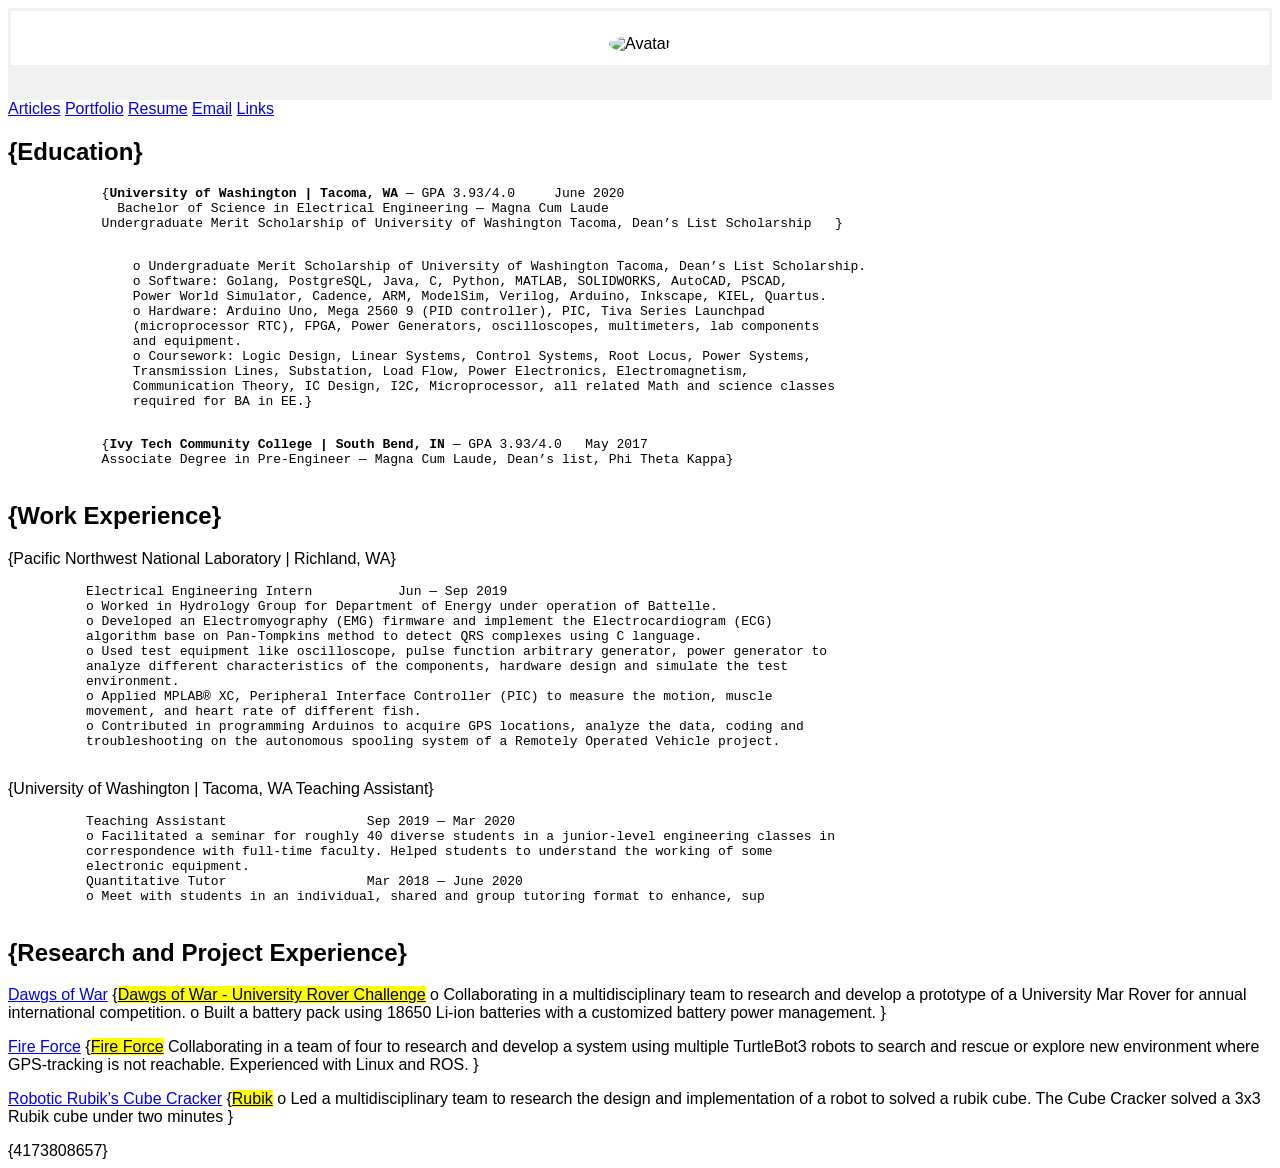
==== index.html @ ca05f6c3 "Add files via upload" ====
<!DOCTYPE html>
<html>
  <head>
    <META charset="UTF-8" />
    <title>
        {Anh Dao's resume}
    </title>
    <link rel="stylesheet" type="text/css" media="all" href="mystyle.css" />
  </head>

<body>
  
  <form action="action_page.php" method="post">
    <div class="imgcontainer">
      <img src="logo.png" alt="Avatar" class="avatar">
    </div>

    <div class="container" style="background-color:#f1f1f1">
    </div>
  </form> 

  <aside>
    <!-- <a href="/" target="blank"><img src="logo.png" alt="logo"></a> -->
    <nav>
      <a href="/articles">Articles</a>
      <a href="/portfolio">Portfolio</a> 
      <a href="/resume">Resume</a>
      <a href="mailto:{duyanh2705@gmail.com}" target="blank">Email</a>
      <a href="/links" target="blank">Links</a>
     </nav>
  </aside>
<div id="content">
  <article>
    <header><h2>{Education}</h2></header>
            <pre>
            {<b>University of Washington | Tacoma, WA</b> — GPA 3.93/4.0     June 2020
              Bachelor of Science in Electrical Engineering — Magna Cum Laude
            Undergraduate Merit Scholarship of University of Washington Tacoma, Dean’s List Scholarship   }
            </pre> 
              <pre>
                o Undergraduate Merit Scholarship of University of Washington Tacoma, Dean’s List Scholarship.
                o Software: Golang, PostgreSQL, Java, C, Python, MATLAB, SOLIDWORKS, AutoCAD, PSCAD,
                Power World Simulator, Cadence, ARM, ModelSim, Verilog, Arduino, Inkscape, KIEL, Quartus.
                o Hardware: Arduino Uno, Mega 2560 9 (PID controller), PIC, Tiva Series Launchpad
                (microprocessor RTC), FPGA, Power Generators, oscilloscopes, multimeters, lab components
                and equipment.
                o Coursework: Logic Design, Linear Systems, Control Systems, Root Locus, Power Systems,
                Transmission Lines, Substation, Load Flow, Power Electronics, Electromagnetism,
                Communication Theory, IC Design, I2C, Microprocessor, all related Math and science classes
                required for BA in EE.}
                </pre> 
            <pre>
            {<b>Ivy Tech Community College | South Bend, IN</b> — GPA 3.93/4.0   May 2017
            Associate Degree in Pre-Engineer — Magna Cum Laude, Dean’s list, Phi Theta Kappa}
            </pre> 
  </article>
  <article>
    <header><h2>{Work Experience}</h2></header>
        <p>
            {Pacific Northwest National Laboratory | Richland, WA}
        </p> 
        <pre>
          Electrical Engineering Intern           Jun — Sep 2019
          o Worked in Hydrology Group for Department of Energy under operation of Battelle.
          o Developed an Electromyography (EMG) firmware and implement the Electrocardiogram (ECG)
          algorithm base on Pan-Tompkins method to detect QRS complexes using C language.
          o Used test equipment like oscilloscope, pulse function arbitrary generator, power generator to
          analyze different characteristics of the components, hardware design and simulate the test
          environment.
          o Applied MPLAB® XC, Peripheral Interface Controller (PIC) to measure the motion, muscle
          movement, and heart rate of different fish.
          o Contributed in programming Arduinos to acquire GPS locations, analyze the data, coding and
          troubleshooting on the autonomous spooling system of a Remotely Operated Vehicle project.
          </pre> 
        
        <p>
            {University of Washington | Tacoma, WA Teaching Assistant}
        </p> 
        <pre>
          Teaching Assistant                  Sep 2019 — Mar 2020
          o Facilitated a seminar for roughly 40 diverse students in a junior-level engineering classes in
          correspondence with full-time faculty. Helped students to understand the working of some
          electronic equipment.
          Quantitative Tutor                  Mar 2018 — June 2020
          o Meet with students in an individual, shared and group tutoring format to enhance, sup
          </pre> 


  </article>

  <article>
    <header><h2>{Research and Project Experience}</h2></header>
        <p>
          <a href="https://www.tacoma.uw.edu/news/article/mars-their-eyes" target="_blank">Dawgs of War</a>
            {<ins><mark>Dawgs of War - University Rover Challenge</mark></ins>
              o Collaborating in a multidisciplinary team to research and develop a prototype of a University Mar Rover for annual international competition.
              o Built a battery pack using 18650 Li-ion batteries with a customized battery power management.
              }
        </p> 
        <p>
          <a href="https://photos.google.com/share/AF1QipNQDRU0JHXN_KEsimA-GnKPUeUlGQK_WVf3QYsyWAkkZfa5NZ9oKnCZT6_WNleECw/photo/AF1QipNZ7JyIN6-Cfu_5qlYJFPnHTC8wkgxyLq_7GHUH?key=OEhmblk1aTE3czVjYnFMMnNkNFFTdENRUnkzLTZn" target="_blank">Fire Force</a>
            {<ins><mark>Fire Force</mark></ins>
              Collaborating in a team of four to research and develop a system using multiple TurtleBot3 robots
to search and rescue or explore new environment where GPS-tracking is not reachable.
Experienced with Linux and ROS.
              }
        </p>
        <p>
          <a href="https://docs.google.com/presentation/d/1jIIjMkDfqsUrS4MLMg62BctlLuq7GKBVAMFgsENbkq8/edit#slide=id.g8d3f12db73_0_0" target="_blank">Robotic Rubik’s Cube Cracker</a>
            {<ins><mark>Rubik</mark></ins>
              o Led a multidisciplinary team to research the design and implementation of a robot to solved a
rubik cube. The Cube Cracker solved a 3x3 Rubik cube under two minutes
              }
        </p>
  </article>

</div>
    <footer>
        {4173808657}
    </footer>
  </body>
</html>
---- mystyle.css ----
body {font-family: Arial, Helvetica, sans-serif;}
form {border: 3px solid #f1f1f1;}

input[type=text], input[type=password] {
  width: 100%;
  padding: 12px 20px;
  margin: 8px 0;
  display: inline-block;
  border: 1px solid #ccc;
  box-sizing: border-box;
}

button {
  background-color: #4CAF50;
  color: white;
  padding: 14px 20px;
  margin: 8px 0;
  border: none;
  cursor: pointer;
  width: 100%;
}

button:hover {
  opacity: 0.8;
}

.cancelbtn {
  width: auto;
  padding: 10px 18px;
  background-color: #f44336;
}

.imgcontainer {
  text-align: center;
  margin: 24px 0 12px 0;
}

img.avatar {
  width: 20%;
  border-radius: 50%;
}

.container {
  padding: 16px;
}

span.psw {
  float: right;
  padding-top: 16px;
}

/* Change styles for span and cancel button on extra small screens */
@media screen and (max-width: 300px) {
  span.psw {
     display: block;
     float: none;
  }
  .cancelbtn {
     width: 100%;
  }
}
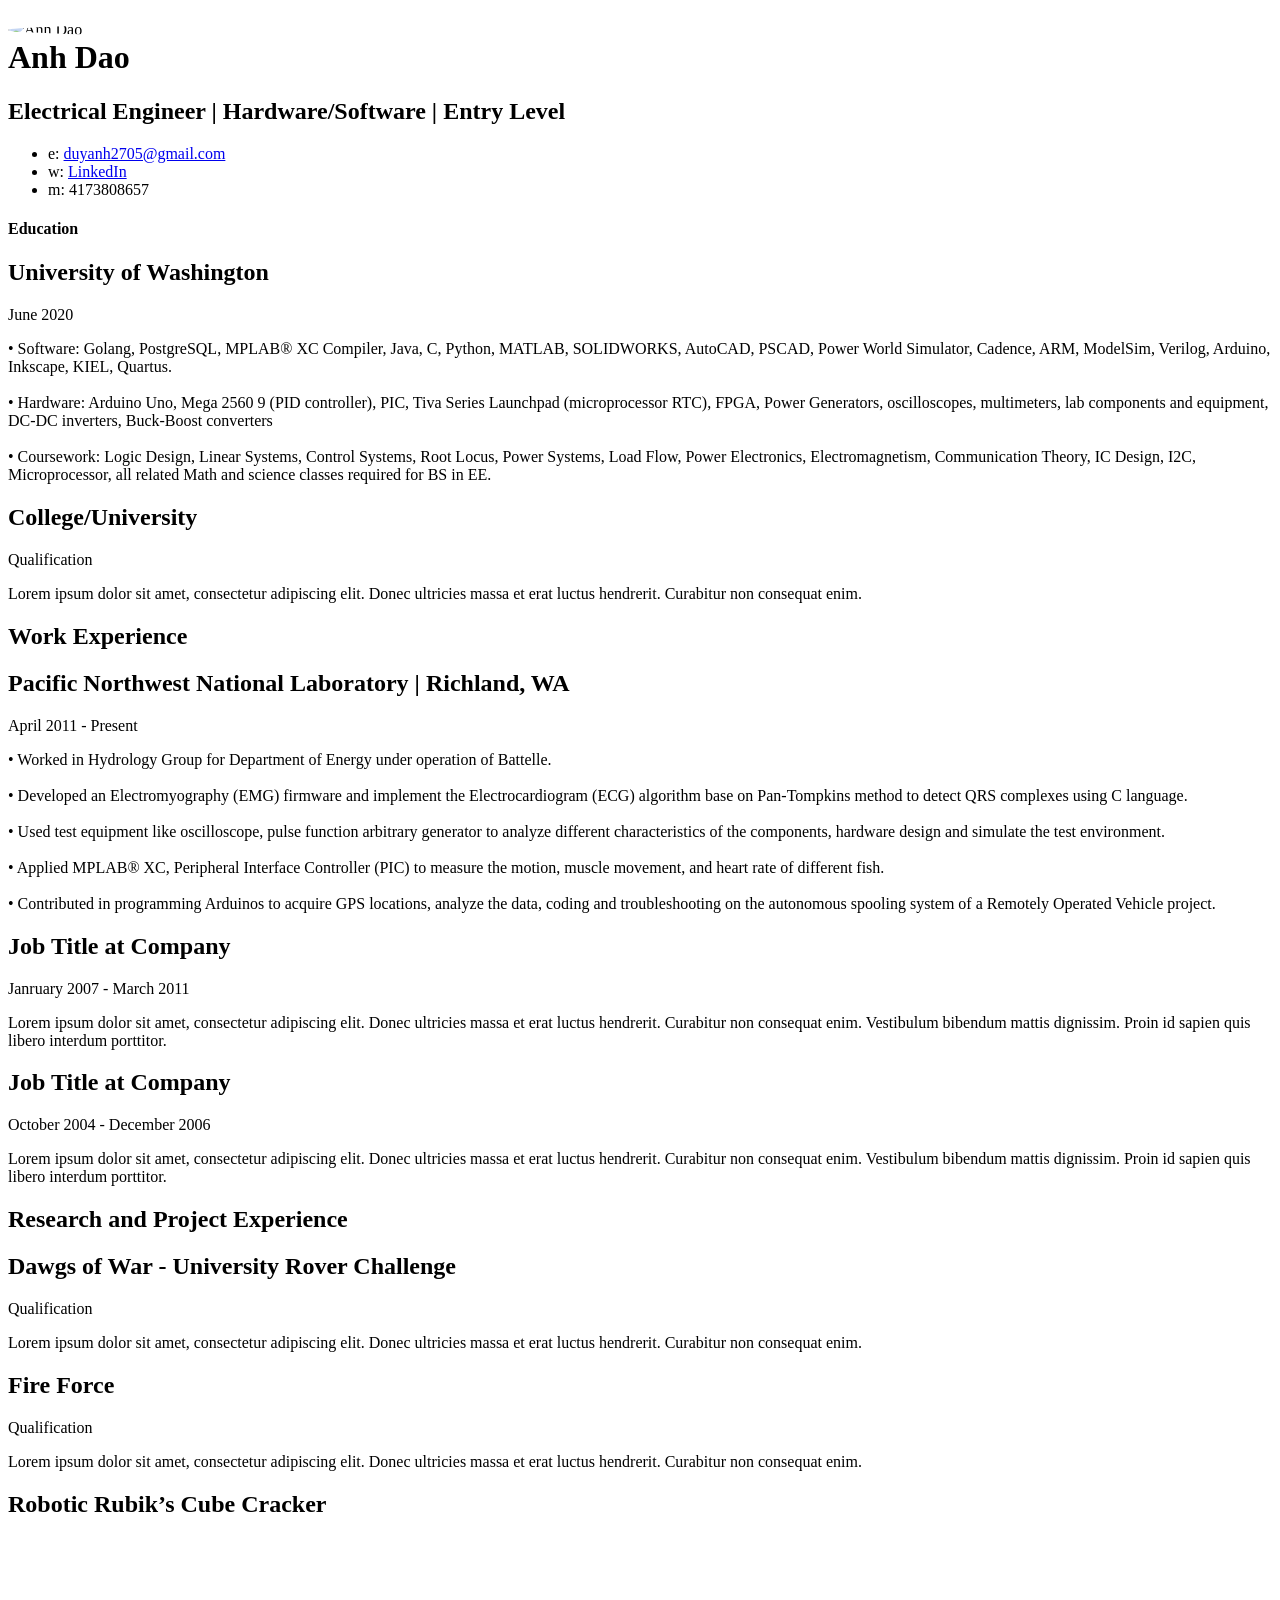
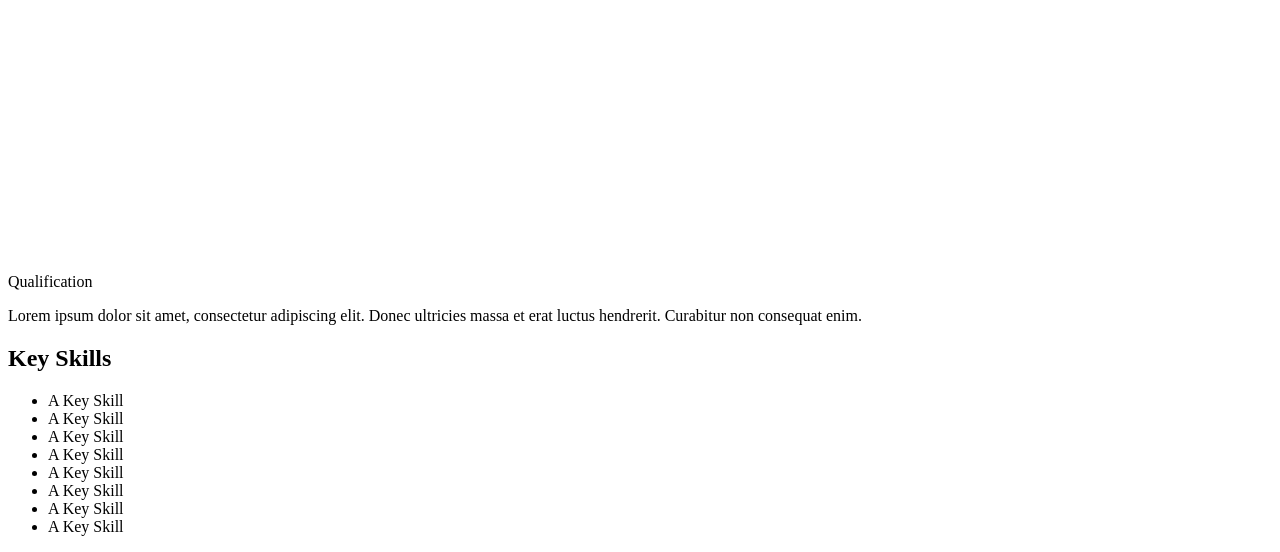
==== commit b6907703: "Update index.html" ====
--- a/index.html
+++ b/index.html
@@ -1,122 +1,173 @@
 <!DOCTYPE html>
 <html>
-  <head>
-    <META charset="UTF-8" />
-    <title>
-        {Anh Dao's resume}
-    </title>
-    <link rel="stylesheet" type="text/css" media="all" href="mystyle.css" />
-  </head>
+<head>
+<title>Anh Dao's Resume</title>
 
-<body>
-  
-  <form action="action_page.php" method="post">
-    <div class="imgcontainer">
-      <img src="logo.png" alt="Avatar" class="avatar">
-    </div>
+<meta name="viewport" content="width=device-width"/>
+<meta name="description" content="The Resume of Anh Dao."/>
+<meta charset="UTF-8"> 
 
-    <div class="container" style="background-color:#f1f1f1">
-    </div>
-  </form> 
-
-  <aside>
-    <!-- <a href="/" target="blank"><img src="logo.png" alt="logo"></a> -->
-    <nav>
-      <a href="/articles">Articles</a>
-      <a href="/portfolio">Portfolio</a> 
-      <a href="/resume">Resume</a>
-      <a href="mailto:{duyanh2705@gmail.com}" target="blank">Email</a>
-      <a href="/links" target="blank">Links</a>
-     </nav>
-  </aside>
-<div id="content">
-  <article>
-    <header><h2>{Education}</h2></header>
-            <pre>
-            {<b>University of Washington | Tacoma, WA</b> — GPA 3.93/4.0     June 2020
-              Bachelor of Science in Electrical Engineering — Magna Cum Laude
-            Undergraduate Merit Scholarship of University of Washington Tacoma, Dean’s List Scholarship   }
-            </pre> 
-              <pre>
-                o Undergraduate Merit Scholarship of University of Washington Tacoma, Dean’s List Scholarship.
-                o Software: Golang, PostgreSQL, Java, C, Python, MATLAB, SOLIDWORKS, AutoCAD, PSCAD,
-                Power World Simulator, Cadence, ARM, ModelSim, Verilog, Arduino, Inkscape, KIEL, Quartus.
-                o Hardware: Arduino Uno, Mega 2560 9 (PID controller), PIC, Tiva Series Launchpad
-                (microprocessor RTC), FPGA, Power Generators, oscilloscopes, multimeters, lab components
-                and equipment.
-                o Coursework: Logic Design, Linear Systems, Control Systems, Root Locus, Power Systems,
-                Transmission Lines, Substation, Load Flow, Power Electronics, Electromagnetism,
-                Communication Theory, IC Design, I2C, Microprocessor, all related Math and science classes
-                required for BA in EE.}
-                </pre> 
-            <pre>
-            {<b>Ivy Tech Community College | South Bend, IN</b> — GPA 3.93/4.0   May 2017
-            Associate Degree in Pre-Engineer — Magna Cum Laude, Dean’s list, Phi Theta Kappa}
-            </pre> 
-  </article>
-  <article>
-    <header><h2>{Work Experience}</h2></header>
-        <p>
-            {Pacific Northwest National Laboratory | Richland, WA}
-        </p> 
-        <pre>
-          Electrical Engineering Intern           Jun — Sep 2019
-          o Worked in Hydrology Group for Department of Energy under operation of Battelle.
-          o Developed an Electromyography (EMG) firmware and implement the Electrocardiogram (ECG)
-          algorithm base on Pan-Tompkins method to detect QRS complexes using C language.
-          o Used test equipment like oscilloscope, pulse function arbitrary generator, power generator to
-          analyze different characteristics of the components, hardware design and simulate the test
-          environment.
-          o Applied MPLAB® XC, Peripheral Interface Controller (PIC) to measure the motion, muscle
-          movement, and heart rate of different fish.
-          o Contributed in programming Arduinos to acquire GPS locations, analyze the data, coding and
-          troubleshooting on the autonomous spooling system of a Remotely Operated Vehicle project.
-          </pre> 
-        
-        <p>
-            {University of Washington | Tacoma, WA Teaching Assistant}
-        </p> 
-        <pre>
-          Teaching Assistant                  Sep 2019 — Mar 2020
-          o Facilitated a seminar for roughly 40 diverse students in a junior-level engineering classes in
-          correspondence with full-time faculty. Helped students to understand the working of some
-          electronic equipment.
-          Quantitative Tutor                  Mar 2018 — June 2020
-          o Meet with students in an individual, shared and group tutoring format to enhance, sup
-          </pre> 
+<link type="text/css" rel="stylesheet" href="style.css">
+<!-- <link href='http://fonts.googleapis.com/css?family=Rokkitt:400,700|Lato:400,300' rel='stylesheet' type='text/css'> -->
+<!-- <script src="https://stackpath.bootstrapcdn.com/bootstrap/4.5.2/js/bootstrap.min.js" integrity="sha384-B4gt1jrGC7Jh4AgTPSdUtOBvfO8shuf57BaghqFfPlYxofvL8/KUEfYiJOMMV+rV" crossorigin="anonymous"></script>
+<link rel="stylesheet" href="https://stackpath.bootstrapcdn.com/bootstrap/4.5.2/css/bootstrap.min.css" integrity="sha384-JcKb8q3iqJ61gNV9KGb8thSsNjpSL0n8PARn9HuZOnIxN0hoP+VmmDGMN5t9UJ0Z" crossorigin="anonymous">
+<script src="https://stackpath.bootstrapcdn.com/bootstrap/4.5.2/js/bootstrap.bundle.min.js" integrity="sha384-LtrjvnR4Twt/qOuYxE721u19sVFLVSA4hf/rRt6PrZTmiPltdZcI7q7PXQBYTKyf" crossorigin="anonymous"></script> -->
 
 
-  </article>
+</head>
+<body id="top">
+<div id="cv">
+	<div class="mainDetails">
+		<div id="headshot">
+			<img src="images/logo.png" alt="Anh Dao" style ="float: left;width: 100%;border-radius: 50%;" />
+		</div>
+		
+		<div id="name">
+			<h1>Anh Dao</h1>
+			<h2>Electrical Engineer | Hardware/Software | Entry Level</h2>
+		</div>
+		
+		<div id="contactDetails">
+			<ul>
+				<li>e: <a href="mailto:duyanh2705@gmail.com" target="_blank">duyanh2705@gmail.com</a></li>
+				<li>w: <a href="https://www.linkedin.com/in/duyanh2705/">LinkedIn</a></li>
+				<li>m: 4173808657</li>
+			</ul>
+		</div>
+		<div class="clear"></div>
+	</div>
+	
+	<div id="mainArea">
+		<section>
+			<article>
+				<section>
+					<div class="sectionTitle">
+						<h1>Education</h1>
+					</div>
+					
+					<div class="sectionContent">
+						<article>
+							<h2>University of Washington</h2>
+							<p class="subDetails">June 2020</p>
+							<p> 		• Software: Golang, PostgreSQL, MPLAB® XC Compiler, Java, C, Python, MATLAB, SOLIDWORKS, AutoCAD, PSCAD, Power World Simulator, Cadence, ARM, ModelSim, Verilog, Arduino, Inkscape, KIEL, Quartus.
+								
+							<br></br>	• Hardware: Arduino Uno, Mega 2560 9 (PID controller), PIC, Tiva Series Launchpad (microprocessor RTC), FPGA, Power Generators, oscilloscopes, multimeters, lab components and equipment, DC-DC inverters, Buck-Boost converters
+							<br></br>	• Coursework: Logic Design, Linear Systems, Control Systems, Root Locus, Power Systems, Load Flow, Power Electronics, Electromagnetism, Communication Theory, IC Design, I2C, Microprocessor, all related Math and science classes required for BS in EE.</p>
+						</article>
+						
+						<article>
+							<h2>College/University</h2>
+							<p class="subDetails">Qualification</p>
+							<p>Lorem ipsum dolor sit amet, consectetur adipiscing elit. Donec ultricies massa et erat luctus hendrerit. Curabitur non consequat enim.</p>
+						</article>
+					</div>
+					<div class="clear"></div>
+				</section>
+				
+			</article>
+			<div class="clear"></div>
+		</section>
+		
+		
+		<section>
+			<div class="sectionTitle">
+				<h1>Work Experience</h1>
+			</div>
+			
+			<div class="sectionContent">
+				<article>
+					<h2>Pacific Northwest National Laboratory | Richland, WA</h2>
+					<p class="subDetails">April 2011 - Present</p>
+					<p>                • Worked in Hydrology Group for Department of Energy under operation of Battelle.
+						<br></br>	• Developed an Electromyography (EMG) firmware and implement the Electrocardiogram (ECG) algorithm base on Pan-Tompkins method to detect QRS complexes using C language.
+						<br></br>	• Used test equipment like oscilloscope, pulse function arbitrary generator to analyze different characteristics of the components, hardware design and simulate the test environment.
+						<br></br>	• Applied MPLAB® XC, Peripheral Interface Controller (PIC) to measure the motion, muscle movement, and heart rate of different fish.
+						<br></br>	• Contributed in programming Arduinos to acquire GPS locations, analyze the data, coding and troubleshooting on the autonomous spooling system of a Remotely Operated Vehicle project.</p>
+				</article>
+				
+				<article>
+					<h2>Job Title at Company</h2>
+					<p class="subDetails">Janruary 2007 - March 2011</p>
+					<p>Lorem ipsum dolor sit amet, consectetur adipiscing elit. Donec ultricies massa et erat luctus hendrerit. Curabitur non consequat enim. Vestibulum bibendum mattis dignissim. Proin id sapien quis libero interdum porttitor.</p>
+				</article>
+				
+				<article>
+					<h2>Job Title at Company</h2>
+					<p class="subDetails">October 2004 - December 2006</p>
+					<p>Lorem ipsum dolor sit amet, consectetur adipiscing elit. Donec ultricies massa et erat luctus hendrerit. Curabitur non consequat enim. Vestibulum bibendum mattis dignissim. Proin id sapien quis libero interdum porttitor.</p>
+				</article>
+			</div>
+			<div class="clear"></div>
+		</section>
+		
+		<section>
+			<div class="sectionTitle">
+				<h1>Research and Project Experience</h1>
+			</div>
+			
+			<div class="sectionContent">
+				<article>
+					<div id="contactDetails1">
+						<h2><a href="https://www.tacoma.uw.edu/news/article/mars-their-eyes"  span style="text-decoration:none;color: inherit !important;" target="_blank">Dawgs of War - University Rover Challenge</a></h2>
+					</div>
+					<p class="subDetails">Qualification</p>
+					<p>Lorem ipsum dolor sit amet, consectetur adipiscing elit. Donec ultricies massa et erat luctus hendrerit. Curabitur non consequat enim.</p>
+				
+				</article>
+				
+				<article>
+					<div id="contactDetails1">
+						<h2><a href="https://docs.google.com/presentation/d/1jIIjMkDfqsUrS4MLMg62BctlLuq7GKBVAMFgsENbkq8/edit"  span style="text-decoration:none;color: inherit !important;" target="_blank">Fire Force</a></h2>
+					</div>
+					<p class="subDetails">Qualification</p>
+					<p>Lorem ipsum dolor sit amet, consectetur adipiscing elit. Donec ultricies massa et erat luctus hendrerit. Curabitur non consequat enim.</p>
+				</article>
 
-  <article>
-    <header><h2>{Research and Project Experience}</h2></header>
-        <p>
-          <a href="https://www.tacoma.uw.edu/news/article/mars-their-eyes" target="_blank">Dawgs of War</a>
-            {<ins><mark>Dawgs of War - University Rover Challenge</mark></ins>
-              o Collaborating in a multidisciplinary team to research and develop a prototype of a University Mar Rover for annual international competition.
-              o Built a battery pack using 18650 Li-ion batteries with a customized battery power management.
-              }
-        </p> 
-        <p>
-          <a href="https://photos.google.com/share/AF1QipNQDRU0JHXN_KEsimA-GnKPUeUlGQK_WVf3QYsyWAkkZfa5NZ9oKnCZT6_WNleECw/photo/AF1QipNZ7JyIN6-Cfu_5qlYJFPnHTC8wkgxyLq_7GHUH?key=OEhmblk1aTE3czVjYnFMMnNkNFFTdENRUnkzLTZn" target="_blank">Fire Force</a>
-            {<ins><mark>Fire Force</mark></ins>
-              Collaborating in a team of four to research and develop a system using multiple TurtleBot3 robots
-to search and rescue or explore new environment where GPS-tracking is not reachable.
-Experienced with Linux and ROS.
-              }
-        </p>
-        <p>
-          <a href="https://docs.google.com/presentation/d/1jIIjMkDfqsUrS4MLMg62BctlLuq7GKBVAMFgsENbkq8/edit#slide=id.g8d3f12db73_0_0" target="_blank">Robotic Rubik’s Cube Cracker</a>
-            {<ins><mark>Rubik</mark></ins>
-              o Led a multidisciplinary team to research the design and implementation of a robot to solved a
-rubik cube. The Cube Cracker solved a 3x3 Rubik cube under two minutes
-              }
-        </p>
-  </article>
+				<article>
+					<div id="contactDetails1">
+						<h2><a href="https://photos.google.com/share/AF1QipNQDRU0JHXN_KEsimA-GnKPUeUlGQK_WVf3QYsyWAkkZfa5NZ9oKnCZT6_WNleECw/photo/AF1QipNZ7JyIN6-Cfu_5qlYJFPnHTC8wkgxyLq_7GHUH?key=OEhmblk1aTE3czVjYnFMMnNkNFFTdENRUnkzLTZn"  span style="text-decoration:none;color: inherit !important;" target="_blank">Robotic Rubik’s Cube Cracker</a></h2>
+					</div>
+					<iframe width="560" height="315" src="https://www.youtube.com/embed/xN2pB57rSDE" frameborder="0" allow="accelerometer; autoplay; encrypted-media; gyroscope; picture-in-picture" allowfullscreen></iframe>
+					<p class="subDetails">Qualification</p>
+					<p>Lorem ipsum dolor sit amet, consectetur adipiscing elit. Donec ultricies massa et erat luctus hendrerit. Curabitur non consequat enim.</p>
+				</article>
+			</div>
+			<div class="clear"></div>
+		</section>
+		
+		<section>
+			<div class="sectionTitle">
+				<h1>Key Skills</h1>
+			</div>
+			
+			<div class="sectionContent">
+				<ul class="keySkills">
+					<li>A Key Skill</li>
+					<li>A Key Skill</li>
+					<li>A Key Skill</li>
+					<li>A Key Skill</li>
+					<li>A Key Skill</li>
+					<li>A Key Skill</li>
+					<li>A Key Skill</li>
+					<li>A Key Skill</li>
+				</ul>
+			</div>
+			<div class="clear"></div>
+		</section>
+		
+		
 
+		
+	</div>
 </div>
-    <footer>
-        {4173808657}
-    </footer>
-  </body>
-</html>+<script type="text/javascript">
+var gaJsHost = (("https:" == document.location.protocol) ? "https://ssl." : "http://www.");
+document.write(unescape("%3Cscript src='" + gaJsHost + "google-analytics.com/ga.js' type='text/javascript'%3E%3C/script%3E"));
+</script>
+<script type="text/javascript">
+var pageTracker = _gat._getTracker("UA-3753241-1");
+pageTracker._initData();
+pageTracker._trackPageview();
+</script>
+</body>
+</html>
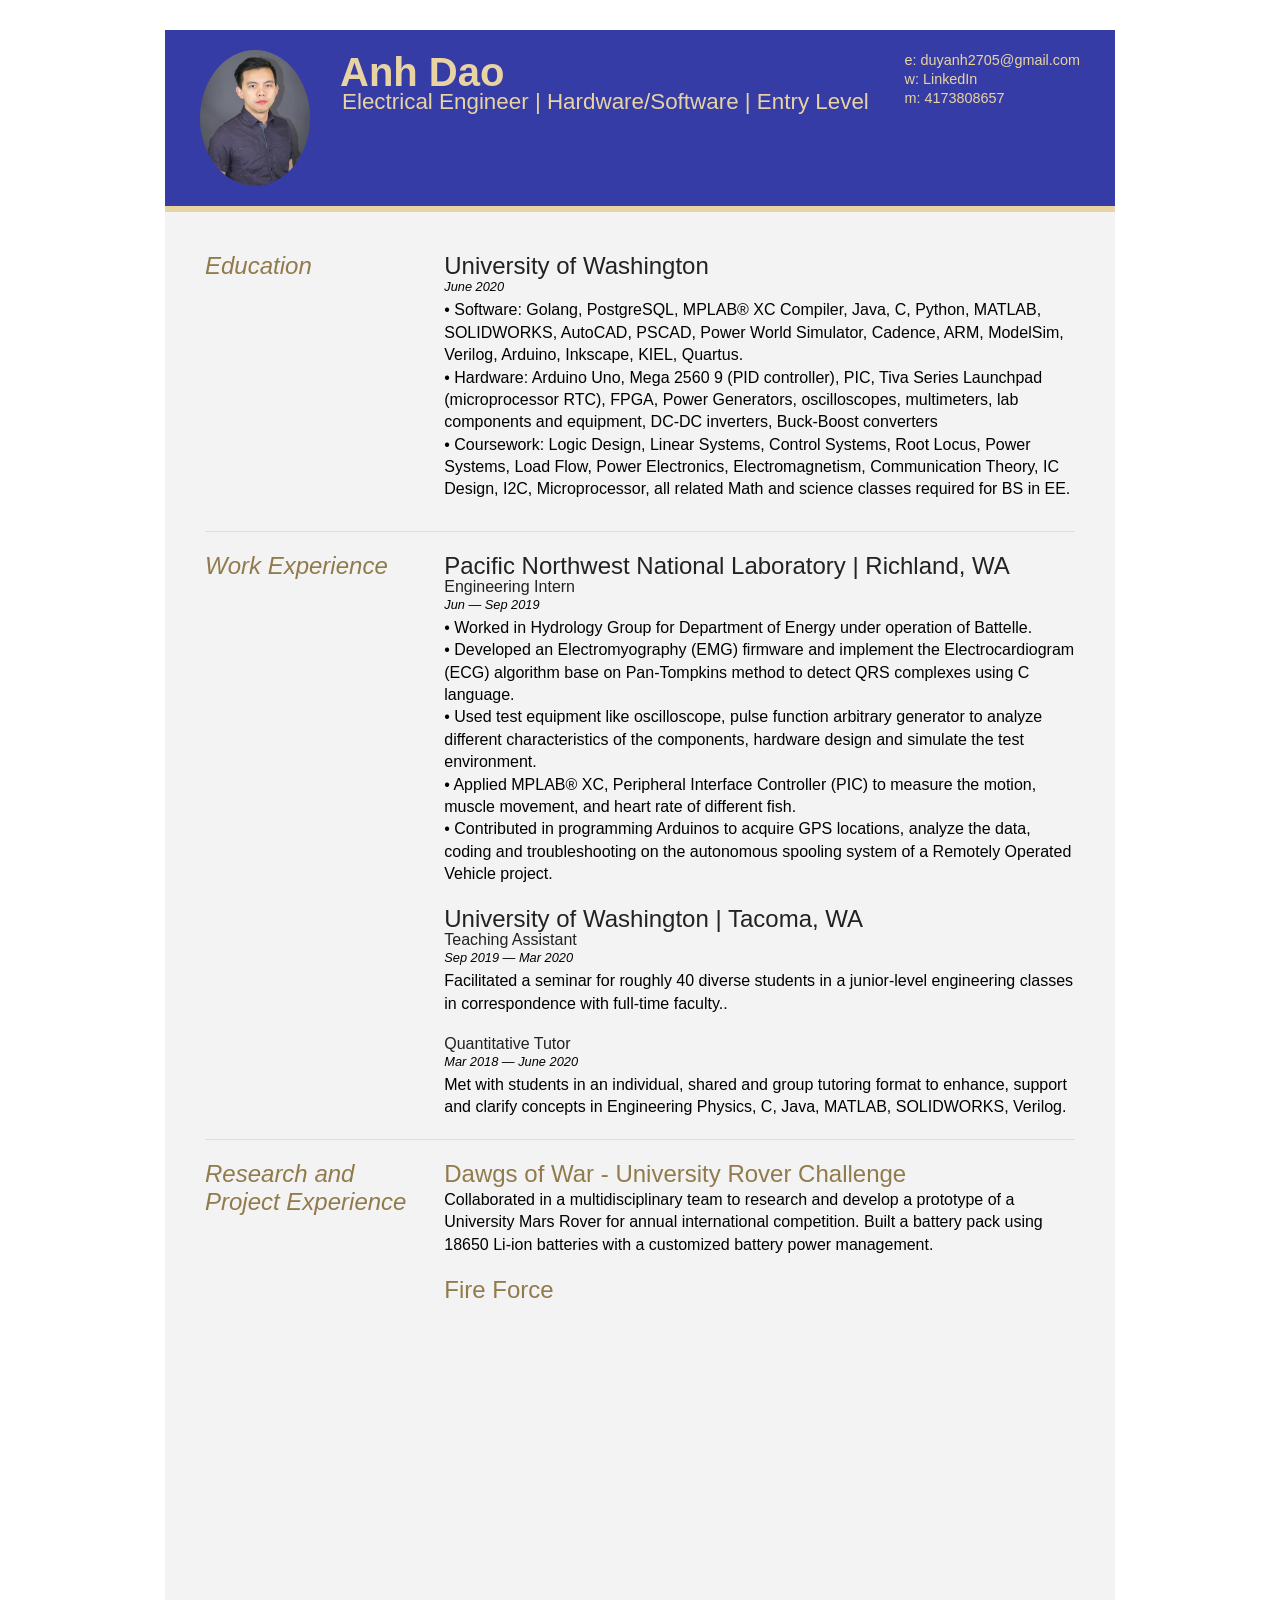
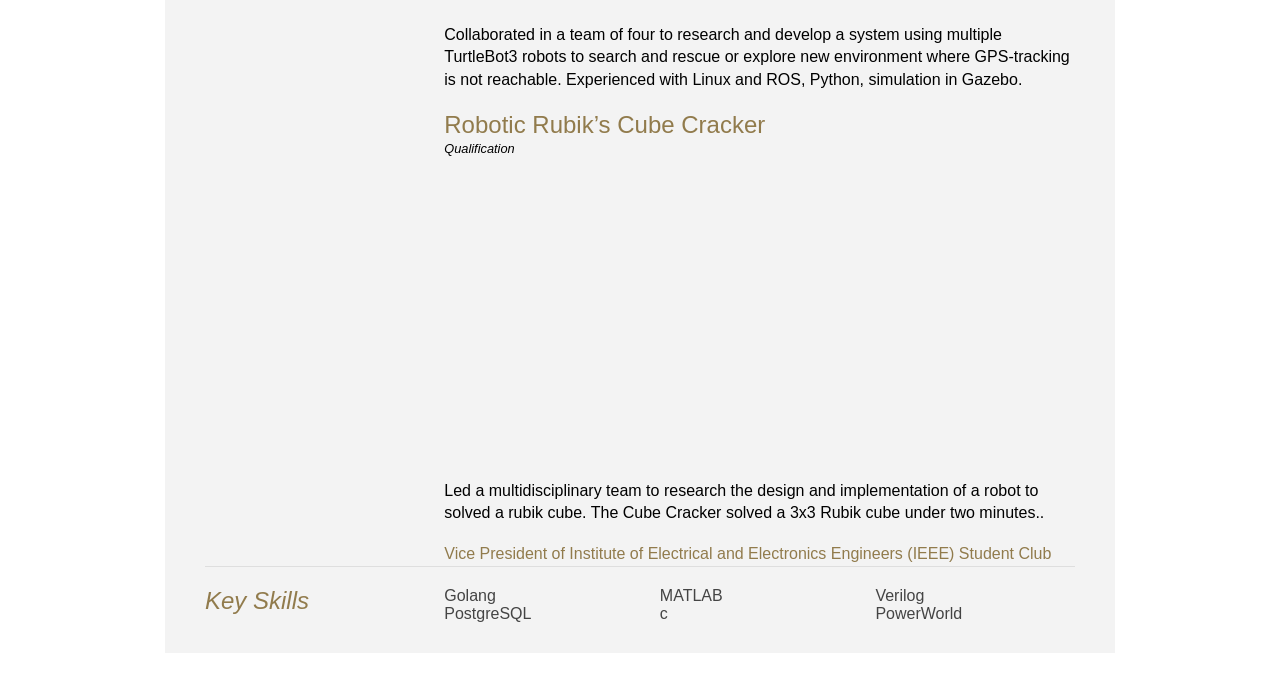
==== commit 3c02c551: "Update index.html" ====
--- a/index.html
+++ b/index.html
@@ -49,17 +49,14 @@
 						<article>
 							<h2>University of Washington</h2>
 							<p class="subDetails">June 2020</p>
-							<p> 		• Software: Golang, PostgreSQL, MPLAB® XC Compiler, Java, C, Python, MATLAB, SOLIDWORKS, AutoCAD, PSCAD, Power World Simulator, Cadence, ARM, ModelSim, Verilog, Arduino, Inkscape, KIEL, Quartus.
-								
-							<br></br>	• Hardware: Arduino Uno, Mega 2560 9 (PID controller), PIC, Tiva Series Launchpad (microprocessor RTC), FPGA, Power Generators, oscilloscopes, multimeters, lab components and equipment, DC-DC inverters, Buck-Boost converters
-							<br></br>	• Coursework: Logic Design, Linear Systems, Control Systems, Root Locus, Power Systems, Load Flow, Power Electronics, Electromagnetism, Communication Theory, IC Design, I2C, Microprocessor, all related Math and science classes required for BS in EE.</p>
+							<p> 
+							• Software: Golang, PostgreSQL, MPLAB® XC Compiler, Java, C, Python, MATLAB, SOLIDWORKS, AutoCAD, PSCAD, Power World Simulator, Cadence, ARM, ModelSim, Verilog, Arduino, Inkscape, KIEL, Quartus.	
+							<br>• Hardware: Arduino Uno, Mega 2560 9 (PID controller), PIC, Tiva Series Launchpad (microprocessor RTC), FPGA, Power Generators, oscilloscopes, multimeters, lab components and equipment, DC-DC inverters, Buck-Boost converters
+							</br>
+							• Coursework: Logic Design, Linear Systems, Control Systems, Root Locus, Power Systems, Load Flow, Power Electronics, Electromagnetism, Communication Theory, IC Design, I2C, Microprocessor, all related Math and science classes required for BS in EE.
+						</p>
 						</article>
 						
-						<article>
-							<h2>College/University</h2>
-							<p class="subDetails">Qualification</p>
-							<p>Lorem ipsum dolor sit amet, consectetur adipiscing elit. Donec ultricies massa et erat luctus hendrerit. Curabitur non consequat enim.</p>
-						</article>
 					</div>
 					<div class="clear"></div>
 				</section>
@@ -77,25 +74,26 @@
 			<div class="sectionContent">
 				<article>
 					<h2>Pacific Northwest National Laboratory | Richland, WA</h2>
-					<p class="subDetails">April 2011 - Present</p>
-					<p>                • Worked in Hydrology Group for Department of Energy under operation of Battelle.
-						<br></br>	• Developed an Electromyography (EMG) firmware and implement the Electrocardiogram (ECG) algorithm base on Pan-Tompkins method to detect QRS complexes using C language.
-						<br></br>	• Used test equipment like oscilloscope, pulse function arbitrary generator to analyze different characteristics of the components, hardware design and simulate the test environment.
-						<br></br>	• Applied MPLAB® XC, Peripheral Interface Controller (PIC) to measure the motion, muscle movement, and heart rate of different fish.
-						<br></br>	• Contributed in programming Arduinos to acquire GPS locations, analyze the data, coding and troubleshooting on the autonomous spooling system of a Remotely Operated Vehicle project.</p>
+					<h3>Engineering Intern </h3>
+					<p class="subDetails">Jun — Sep 2019</p>
+					<p>     • Worked in Hydrology Group for Department of Energy under operation of Battelle.
+					<br>	• Developed an Electromyography (EMG) firmware and implement the Electrocardiogram (ECG) algorithm base on Pan-Tompkins method to detect QRS complexes using C language.
+					</br>	• Used test equipment like oscilloscope, pulse function arbitrary generator to analyze different characteristics of the components, hardware design and simulate the test environment.
+					<br>	• Applied MPLAB® XC, Peripheral Interface Controller (PIC) to measure the motion, muscle movement, and heart rate of different fish.
+				</br>	• Contributed in programming Arduinos to acquire GPS locations, analyze the data, coding and troubleshooting on the autonomous spooling system of a Remotely Operated Vehicle project.</p>
 				</article>
 				
 				<article>
-					<h2>Job Title at Company</h2>
-					<p class="subDetails">Janruary 2007 - March 2011</p>
-					<p>Lorem ipsum dolor sit amet, consectetur adipiscing elit. Donec ultricies massa et erat luctus hendrerit. Curabitur non consequat enim. Vestibulum bibendum mattis dignissim. Proin id sapien quis libero interdum porttitor.</p>
+					<h2>University of Washington | Tacoma, WA</h2>
+					<h3>Teaching Assistant  </h3>
+					<p class="subDetails">Sep 2019 — Mar 2020</p>
+					<p>Facilitated a seminar for roughly 40 diverse students in a junior-level engineering classes in correspondence with full-time faculty..</p>
 				</article>
 				
-				<article>
-					<h2>Job Title at Company</h2>
-					<p class="subDetails">October 2004 - December 2006</p>
-					<p>Lorem ipsum dolor sit amet, consectetur adipiscing elit. Donec ultricies massa et erat luctus hendrerit. Curabitur non consequat enim. Vestibulum bibendum mattis dignissim. Proin id sapien quis libero interdum porttitor.</p>
-				</article>
+					<h3>Quantitative Tutor </h3>
+					<p class="subDetails">Mar 2018 — June 2020</p>
+					<p>Met with students in an individual, shared and group tutoring format to enhance, support and clarify concepts in Engineering Physics, C, Java, MATLAB, SOLIDWORKS, Verilog.</p>
+				
 			</div>
 			<div class="clear"></div>
 		</section>
@@ -110,8 +108,9 @@
 					<div id="contactDetails1">
 						<h2><a href="https://www.tacoma.uw.edu/news/article/mars-their-eyes"  span style="text-decoration:none;color: inherit !important;" target="_blank">Dawgs of War - University Rover Challenge</a></h2>
 					</div>
-					<p class="subDetails">Qualification</p>
-					<p>Lorem ipsum dolor sit amet, consectetur adipiscing elit. Donec ultricies massa et erat luctus hendrerit. Curabitur non consequat enim.</p>
+				
+					<p>Collaborated in a multidisciplinary team to research and develop a prototype of a University Mars Rover for annual international competition.
+						Built a battery pack using 18650 Li-ion batteries with a customized battery power management.</p>
 				
 				</article>
 				
@@ -119,18 +118,22 @@
 					<div id="contactDetails1">
 						<h2><a href="https://docs.google.com/presentation/d/1jIIjMkDfqsUrS4MLMg62BctlLuq7GKBVAMFgsENbkq8/edit"  span style="text-decoration:none;color: inherit !important;" target="_blank">Fire Force</a></h2>
 					</div>
-					<p class="subDetails">Qualification</p>
-					<p>Lorem ipsum dolor sit amet, consectetur adipiscing elit. Donec ultricies massa et erat luctus hendrerit. Curabitur non consequat enim.</p>
+					
+					<iframe width="560" height="315" src="https://www.youtube.com/embed/JRQ8NHc9rZ4" frameborder="0" allow="accelerometer; autoplay; encrypted-media; gyroscope; picture-in-picture" allowfullscreen></iframe>
+					<p>Collaborated in a team of four to research and develop a system using multiple TurtleBot3 robots to search and rescue or explore new environment where GPS-tracking is not reachable. Experienced with Linux and ROS, Python, simulation in Gazebo.</p>
 				</article>
 
 				<article>
 					<div id="contactDetails1">
 						<h2><a href="https://photos.google.com/share/AF1QipNQDRU0JHXN_KEsimA-GnKPUeUlGQK_WVf3QYsyWAkkZfa5NZ9oKnCZT6_WNleECw/photo/AF1QipNZ7JyIN6-Cfu_5qlYJFPnHTC8wkgxyLq_7GHUH?key=OEhmblk1aTE3czVjYnFMMnNkNFFTdENRUnkzLTZn"  span style="text-decoration:none;color: inherit !important;" target="_blank">Robotic Rubik’s Cube Cracker</a></h2>
 					</div>
+					<p class="subDetails">Qualification</p>
 					<iframe width="560" height="315" src="https://www.youtube.com/embed/xN2pB57rSDE" frameborder="0" allow="accelerometer; autoplay; encrypted-media; gyroscope; picture-in-picture" allowfullscreen></iframe>
-					<p class="subDetails">Qualification</p>
-					<p>Lorem ipsum dolor sit amet, consectetur adipiscing elit. Donec ultricies massa et erat luctus hendrerit. Curabitur non consequat enim.</p>
+					<p>Led a multidisciplinary team to research the design and implementation of a robot to solved a rubik cube. The Cube Cracker solved a 3x3 Rubik cube under two minutes..</p>
 				</article>
+				<div id="contactDetails1">
+				<h3>Vice President of Institute of Electrical and Electronics Engineers (IEEE) Student Club </h3>
+				</div>
 			</div>
 			<div class="clear"></div>
 		</section>
@@ -142,14 +145,12 @@
 			
 			<div class="sectionContent">
 				<ul class="keySkills">
-					<li>A Key Skill</li>
-					<li>A Key Skill</li>
-					<li>A Key Skill</li>
-					<li>A Key Skill</li>
-					<li>A Key Skill</li>
-					<li>A Key Skill</li>
-					<li>A Key Skill</li>
-					<li>A Key Skill</li>
+					<li>Golang</li>
+					<li>PostgreSQL</li>
+					<li>MATLAB</li>
+					<li>c</li>
+					<li>Verilog</li>
+					<li>PowerWorld</li>
 				</ul>
 			</div>
 			<div class="clear"></div>
--- a/style.css
+++ b/style.css
@@ -0,0 +1,384 @@
+html,body,div,span,object,iframe,h1,h2,h3,h4,h5,h6,p,blockquote,pre,abbr,address,cite,code,del,dfn,em,img,ins,kbd,q,samp,small,strong,sub,sup,var,b,i,dl,dt,dd,ol,ul,li,fieldset,form,label,legend,table,caption,tbody,tfoot,thead,tr,th,td,article,aside,canvas,details,figcaption,figure,footer,header,hgroup,menu,nav,section,summary,time,mark,audio,video {
+border:0;
+font:inherit;
+font-size:100%;
+margin:0;
+padding:0;
+vertical-align:baseline;
+}
+
+article,aside,details,figcaption,figure,footer,header,hgroup,menu,nav,section {
+display:block;
+}
+
+html, body {background: #ffffff; font-family: 'Lato', helvetica, arial, sans-serif; font-size: 16px; color: #222;}
+
+.clear {clear: both;}
+
+p {
+	font-size: 1em;
+	line-height: 1.4em;
+	margin-bottom: 20px;
+	color:black;
+}
+
+#cv {
+	width: 90%;
+	max-width: 950px;
+	background: #f3f3f3;
+	margin: 30px auto;
+}
+
+.mainDetails {
+	padding: 20px 35px;
+	border-bottom: 6px solid rgb(232,211,162);
+	background: rgb(54,60,166);
+}
+
+#name h1 {
+	font-size: 2.5em;
+	font-weight: 700;
+	font-family: 'Rokkitt', Helvetica, Arial, sans-serif;
+	margin-bottom: -6px;
+	color: rgb(232,211,162);
+}
+
+#name h2 {
+	font-size: 1.4em;
+	margin-left: 2px;
+	font-family: 'Rokkitt', Helvetica, Arial, sans-serif;
+	color: rgb(232,211,162);
+}
+
+#mainArea {
+	padding: 0 40px;
+}
+
+#headshot {
+	width: 12.5%;
+	float: left;
+	margin-right: 30px;
+}
+
+#headshot img {
+	width: 100%;
+	height: auto;
+	-webkit-border-radius: 50px;
+	border-radius: 50px;
+}
+
+#name {
+	float: left;
+}
+
+#contactDetails {
+	float: right;
+}
+
+#contactDetails ul {
+	list-style-type: none;
+	font-size: 0.9em;
+	margin-top: 2px;
+	color: rgb(232,211,162);
+}
+
+#contactDetails ul li {
+	margin-bottom: 3px;
+	color: rgb(232,211,162);
+}
+
+#contactDetails ul li a, a[href^=tel] {
+	text-decoration: none;
+	-webkit-transition: all .3s ease-in;
+	-moz-transition: all .3s ease-in;
+	-o-transition: all .3s ease-in;
+	-ms-transition: all .3s ease-in;
+	transition: all .3s ease-in;
+	color: rgb(232,211,162);
+}
+
+#contactDetails ul li a:hover { 
+	color: #cf8a05;
+}
+
+
+
+
+
+#contactDetails1{
+	text-decoration:none !important;
+	text-decoration:none !important;
+	list-style-type: none !important;
+	margin-bottom: 3px;
+	color: rgb(145,123,76);
+}
+
+#contactDetails1, [href^=tel] {
+	text-decoration: none !important;
+	-webkit-transition: all .3s ease-in;
+	-moz-transition: all .3s ease-in;
+	-o-transition: all .3s ease-in;
+	-ms-transition: all .3s ease-in;
+	transition: all .3s ease-in;
+	color: rgb(145,123,76);
+}
+
+#contactDetails1 :hover { 
+	color: #cf8a05;
+}
+
+
+section {
+	border-top: 1px solid #dedede;
+	padding: 20px 0 0;
+}
+
+section:first-child {
+	border-top: 0;
+}
+
+section:last-child {
+	padding: 20px 0 10px;
+}
+
+.sectionTitle {
+	float: left;
+	width: 25%;
+}
+
+.sectionContent {
+	float: right;
+	width: 72.5%;
+}
+
+.sectionTitle h1 {
+	font-family: 'Rokkitt', Helvetica, Arial, sans-serif;
+	font-style: italic;
+	font-size: 1.5em;
+	color: rgb(145,123,76);
+}
+
+.sectionContent h2 {
+	font-family: 'Rokkitt', Helvetica, Arial, sans-serif;
+	font-size: 1.5em;
+	margin-bottom: -2px;
+}
+
+.subDetails {
+	font-size: 0.8em;
+	font-style: italic;
+	margin-bottom: 3px;
+}
+
+.keySkills {
+	list-style-type: none;
+	-moz-column-count:3;
+	-webkit-column-count:3;
+	column-count:3;
+	margin-bottom: 20px;
+	font-size: 1em;
+	color: #444;
+}
+
+.keySkills ul li {
+	margin-bottom: 3px;
+}
+
+@media all and (min-width: 602px) and (max-width: 800px) {
+	#headshot {
+		display: none;
+	}
+	
+	.keySkills {
+	-moz-column-count:2;
+	-webkit-column-count:2;
+	column-count:2;
+	}
+}
+
+@media all and (max-width: 601px) {
+	#cv {
+		width: 95%;
+		margin: 10px auto;
+		min-width: 280px;
+	}
+	
+	#headshot {
+		display: none;
+	}
+	
+	#name, #contactDetails {
+		float: none;
+		width: 100%;
+		text-align: center;
+	}
+	
+	.sectionTitle, .sectionContent {
+		float: none;
+		width: 100%;
+	}
+	
+	.sectionTitle {
+		margin-left: -2px;
+		font-size: 1.25em;
+	}
+	
+	.keySkills {
+		-moz-column-count:2;
+		-webkit-column-count:2;
+		column-count:2;
+	}
+}
+
+@media all and (max-width: 480px) {
+	.mainDetails {
+		padding: 15px 15px;
+	}
+	
+	section {
+		padding: 15px 0 0;
+	}
+	
+	#mainArea {
+		padding: 0 25px;
+	}
+
+	
+	.keySkills {
+	-moz-column-count:1;
+	-webkit-column-count:1;
+	column-count:1;
+	}
+	
+	#name h1 {
+		line-height: .8em;
+		margin-bottom: 4px;
+	}
+}
+
+@media print {
+    #cv {
+        width: 100%;
+    }
+}
+
+@-webkit-keyframes reset {
+	0% {
+		opacity: 0;
+	}
+	100% {
+		opacity: 0;
+	}
+}
+
+@-webkit-keyframes fade-in {
+	0% {
+		opacity: 0;
+	}
+	40% {
+		opacity: 0;
+	}
+	100% {
+		opacity: 1;
+	}
+}
+
+@-moz-keyframes reset {
+	0% {
+		opacity: 0;
+	}
+	100% {
+		opacity: 0;
+	}
+}
+
+@-moz-keyframes fade-in {
+	0% {
+		opacity: 0;
+	}
+	40% {
+		opacity: 0;
+	}
+	100% {
+		opacity: 1;
+	}
+}
+
+@keyframes reset {
+	0% {
+		opacity: 0;
+	}
+	100% {
+		opacity: 0;
+	}
+}
+
+@keyframes fade-in {
+	0% {
+		opacity: 0;
+	}
+	40% {
+		opacity: 0;
+	}
+	100% {
+		opacity: 1;
+	}
+}
+
+.instaFade {
+    -webkit-animation-name: reset, fade-in;
+    -webkit-animation-duration: 1.5s;
+    -webkit-animation-timing-function: ease-in;
+	
+	-moz-animation-name: reset, fade-in;
+    -moz-animation-duration: 1.5s;
+    -moz-animation-timing-function: ease-in;
+	
+	animation-name: reset, fade-in;
+    animation-duration: 1.5s;
+    animation-timing-function: ease-in;
+}
+
+.quickFade {
+    -webkit-animation-name: reset, fade-in;
+    -webkit-animation-duration: 2.5s;
+    -webkit-animation-timing-function: ease-in;
+	
+	-moz-animation-name: reset, fade-in;
+    -moz-animation-duration: 2.5s;
+    -moz-animation-timing-function: ease-in;
+	
+	animation-name: reset, fade-in;
+    animation-duration: 2.5s;
+    animation-timing-function: ease-in;
+}
+ 
+.delayOne {
+	-webkit-animation-delay: 0, .5s;
+	-moz-animation-delay: 0, .5s;
+	animation-delay: 0, .5s;
+}
+
+.delayTwo {
+	-webkit-animation-delay: 0, 1s;
+	-moz-animation-delay: 0, 1s;
+	animation-delay: 0, 1s;
+}
+
+.delayThree {
+	-webkit-animation-delay: 0, 1.5s;
+	-moz-animation-delay: 0, 1.5s;
+	animation-delay: 0, 1.5s;
+}
+
+.delayFour {
+	-webkit-animation-delay: 0, 2s;
+	-moz-animation-delay: 0, 2s;
+	animation-delay: 0, 2s;
+}
+
+.delayFive {
+	-webkit-animation-delay: 0, 2.5s;
+	-moz-animation-delay: 0, 2.5s;
+	animation-delay: 0, 2.5s;
+}
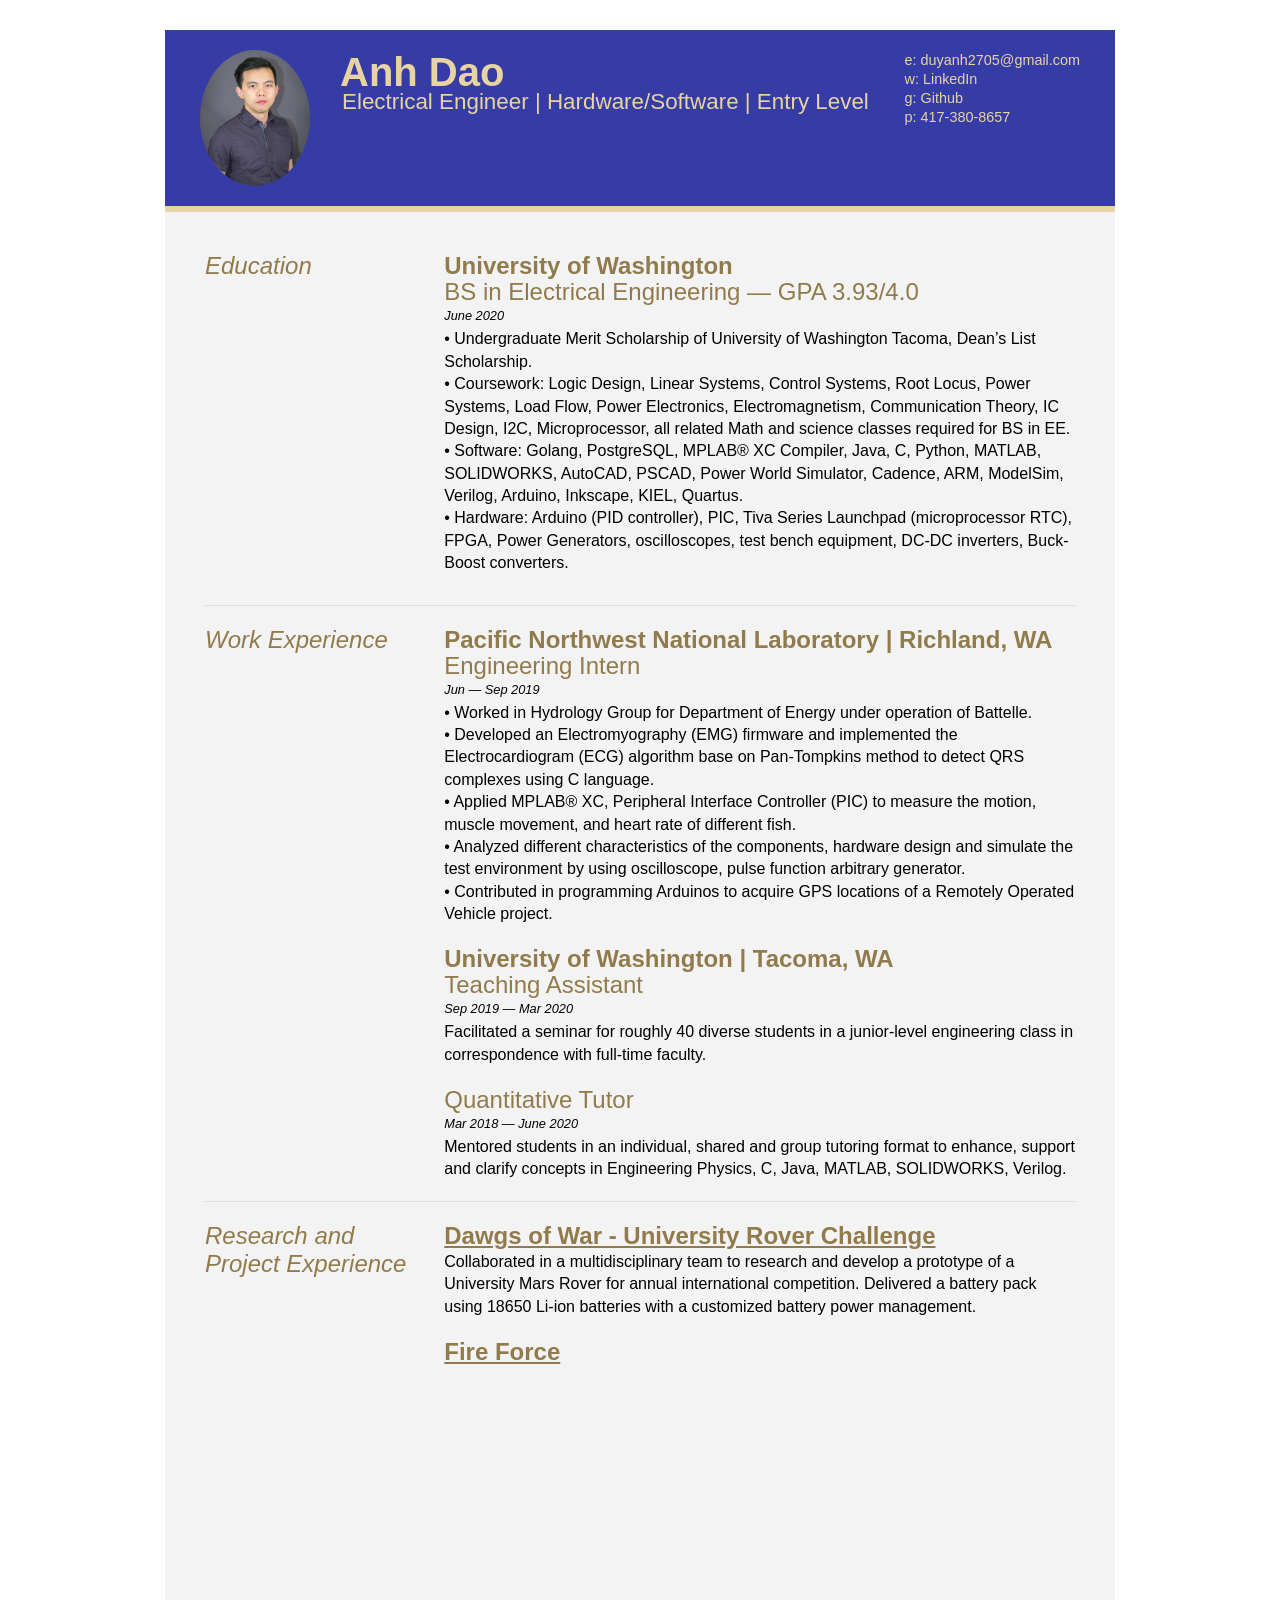
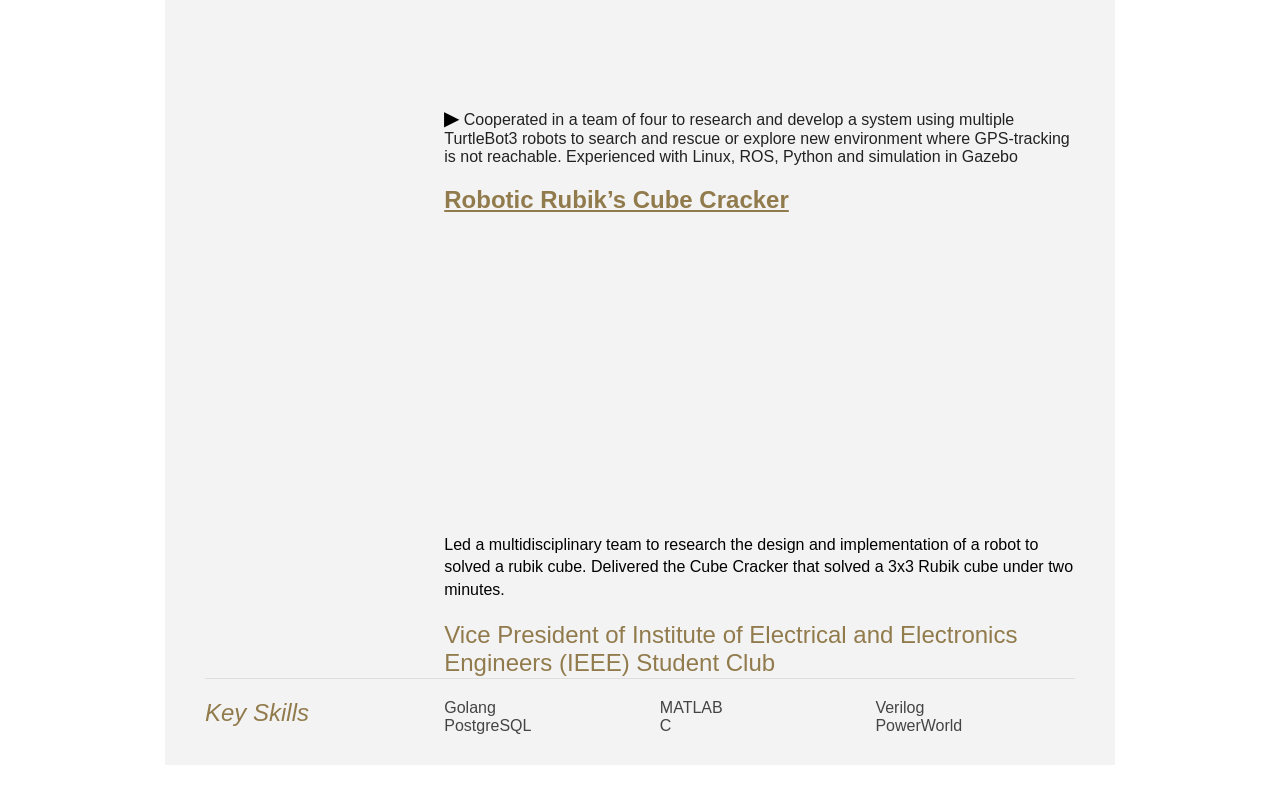
==== commit 893ea556: "Update index.html" ====
--- a/index.html
+++ b/index.html
@@ -8,11 +8,56 @@
 <meta charset="UTF-8"> 
 
 <link type="text/css" rel="stylesheet" href="style.css">
+<!-- <link rel="stylesheet" href="https://www.w3schools.com/w3css/4/w3.css"> -->
 <!-- <link href='http://fonts.googleapis.com/css?family=Rokkitt:400,700|Lato:400,300' rel='stylesheet' type='text/css'> -->
 <!-- <script src="https://stackpath.bootstrapcdn.com/bootstrap/4.5.2/js/bootstrap.min.js" integrity="sha384-B4gt1jrGC7Jh4AgTPSdUtOBvfO8shuf57BaghqFfPlYxofvL8/KUEfYiJOMMV+rV" crossorigin="anonymous"></script>
 <link rel="stylesheet" href="https://stackpath.bootstrapcdn.com/bootstrap/4.5.2/css/bootstrap.min.css" integrity="sha384-JcKb8q3iqJ61gNV9KGb8thSsNjpSL0n8PARn9HuZOnIxN0hoP+VmmDGMN5t9UJ0Z" crossorigin="anonymous">
 <script src="https://stackpath.bootstrapcdn.com/bootstrap/4.5.2/js/bootstrap.bundle.min.js" integrity="sha384-LtrjvnR4Twt/qOuYxE721u19sVFLVSA4hf/rRt6PrZTmiPltdZcI7q7PXQBYTKyf" crossorigin="anonymous"></script> -->
 
+
+<style>
+	ul, #myUL {
+	  list-style-type: none;
+	}
+	
+	#myUL {
+	  margin: 0;
+	  padding: 0;
+	}
+	
+	.caret {
+	  cursor: pointer;
+	  -webkit-user-select: none; /* Safari 3.1+ */
+	  -moz-user-select: none; /* Firefox 2+ */
+	  -ms-user-select: none; /* IE 10+ */
+	  user-select: none;
+	  font-size: 20px;
+	  color: #cf8a05;
+	}
+	
+	.caret::before {
+	  content: "\25B6";
+	  color: black;
+	  display: inline-block;
+	  margin-right: 0px;
+	}
+	
+	.caret-down::before {
+	  -ms-transform: rotate(90deg); /* IE 9 */
+	  -webkit-transform: rotate(90deg); /* Safari */
+	  transform: rotate(90deg);  
+	}
+	
+	.nested {
+	  display: none;
+	  color: white;
+	}
+	
+	.active {
+	  display: block;
+	  color: white;
+	}
+	</style>
 
 </head>
 <body id="top">
@@ -29,9 +74,10 @@
 		
 		<div id="contactDetails">
 			<ul>
-				<li>e: <a href="mailto:duyanh2705@gmail.com" target="_blank">duyanh2705@gmail.com</a></li>
-				<li>w: <a href="https://www.linkedin.com/in/duyanh2705/">LinkedIn</a></li>
-				<li>m: 4173808657</li>
+				<li>e: <a href="mailto:duyanh2705@gmail.com" title="Personal email" target="_blank">duyanh2705@gmail.com</a></li>
+				<li>w: <a href="https://www.linkedin.com/in/duyanh2705/" title="LinkedIn page" target="_blank" >LinkedIn</a></li>
+				<li>g: <a href="https://github.com/adaoEE" title="Github page" target="_blank" >Github</a></li>
+				<li>p: <a href="callto:4173808657" title="Mobile phone" target="_blank">417-380-8657</a></li>
 			</ul>
 		</div>
 		<div class="clear"></div>
@@ -47,13 +93,19 @@
 					
 					<div class="sectionContent">
 						<article>
-							<h2>University of Washington</h2>
+						<div id="contactDetails1">					
+						<h2>
+							<a href="https://www.tacoma.uw.edu/" title="University Website." style="text-decoration:none;color: inherit !important;left:0;bottom:30px" target="_blank">University of Washington</a>
+						</h2>
+							<h3>
+								<a href="https://www.tacoma.uw.edu/set/curriculum-bs-electrical-engineering" title="EE curriculum at UW" style="text-decoration:none;color: inherit !important;left:0;bottom:30px" target="_blank">BS in Electrical Engineering — GPA 3.93/4.0</a>
+							</h3>
+						</div>
 							<p class="subDetails">June 2020</p>
-							<p> 
-							• Software: Golang, PostgreSQL, MPLAB® XC Compiler, Java, C, Python, MATLAB, SOLIDWORKS, AutoCAD, PSCAD, Power World Simulator, Cadence, ARM, ModelSim, Verilog, Arduino, Inkscape, KIEL, Quartus.	
-							<br>• Hardware: Arduino Uno, Mega 2560 9 (PID controller), PIC, Tiva Series Launchpad (microprocessor RTC), FPGA, Power Generators, oscilloscopes, multimeters, lab components and equipment, DC-DC inverters, Buck-Boost converters
-							</br>
-							• Coursework: Logic Design, Linear Systems, Control Systems, Root Locus, Power Systems, Load Flow, Power Electronics, Electromagnetism, Communication Theory, IC Design, I2C, Microprocessor, all related Math and science classes required for BS in EE.
+							<p> • Undergraduate Merit Scholarship of University of Washington Tacoma, Dean’s List Scholarship.
+							<br> <b>• Coursework:</b> Logic Design, Linear Systems, Control Systems, Root Locus, Power Systems, Load Flow, Power Electronics, Electromagnetism, Communication Theory, IC Design, I2C, Microprocessor, all related Math and science classes required for BS in EE.
+							</br> <b>• Software:</b> Golang, PostgreSQL, MPLAB® XC Compiler, Java, C, Python, MATLAB, SOLIDWORKS, AutoCAD, PSCAD, Power World Simulator, Cadence, ARM, ModelSim, Verilog, Arduino, Inkscape, KIEL, Quartus.	
+							<br> • <b>Hardware: </b>Arduino (PID controller), PIC, Tiva Series Launchpad (microprocessor RTC), FPGA, Power Generators, oscilloscopes, test bench equipment, DC-DC inverters, Buck-Boost converters.
 						</p>
 						</article>
 						
@@ -73,71 +125,116 @@
 			
 			<div class="sectionContent">
 				<article>
-					<h2>Pacific Northwest National Laboratory | Richland, WA</h2>
-					<h3>Engineering Intern </h3>
+				<div id="contactDetails1">
+					<h2>
+						<a href="https://www.pnnl.gov/" title="PNNL website" style="text-decoration:none;color: inherit !important;left:0;bottom:30px" target="_blank">Pacific Northwest National Laboratory | Richland, WA</a>
+					</h2>
+					<h3>
+						<a href="https://www.pnnl.gov/news/release.aspx?id=4537" title="One of the projects I engaged in  " style="text-decoration:none;color: inherit !important;left:0;bottom:30px" target="_blank">Engineering Intern</a>
+					</h3>
+				</div>
 					<p class="subDetails">Jun — Sep 2019</p>
 					<p>     • Worked in Hydrology Group for Department of Energy under operation of Battelle.
-					<br>	• Developed an Electromyography (EMG) firmware and implement the Electrocardiogram (ECG) algorithm base on Pan-Tompkins method to detect QRS complexes using C language.
-					</br>	• Used test equipment like oscilloscope, pulse function arbitrary generator to analyze different characteristics of the components, hardware design and simulate the test environment.
-					<br>	• Applied MPLAB® XC, Peripheral Interface Controller (PIC) to measure the motion, muscle movement, and heart rate of different fish.
-				</br>	• Contributed in programming Arduinos to acquire GPS locations, analyze the data, coding and troubleshooting on the autonomous spooling system of a Remotely Operated Vehicle project.</p>
-				</article>
-				
-				<article>
-					<h2>University of Washington | Tacoma, WA</h2>
-					<h3>Teaching Assistant  </h3>
+					<br>	• Developed an Electromyography (EMG) firmware and implemented the Electrocardiogram (ECG) algorithm base on Pan-Tompkins method to detect QRS complexes using C language.
+					</br>	• Applied MPLAB® XC, Peripheral Interface Controller (PIC) to measure the motion, muscle movement, and heart rate of different fish.
+					<br>	• Analyzed different characteristics of the components, hardware design and simulate the test environment by using oscilloscope, pulse function arbitrary generator.
+					</br>	• Contributed in programming Arduinos to acquire GPS locations of a Remotely Operated Vehicle project.</p>
+				</article>
+				
+				<article>
+					<div id="contactDetails1">	
+					<h2> 
+						<a href="https://www.tacoma.uw.edu" title="Employer website" style="text-decoration:none;color: inherit !important;left:0;bottom:30px" target="_blank">University of Washington | Tacoma, WA</a>
+				
+					</h2>
+					<h3>
+						<a href="https://www.tacoma.uw.edu/set/student-hiring-resource-page" title="Detailed job description" style="text-decoration:none;color: inherit !important;left:0;bottom:30px" target="_blank">Teaching Assistant</a>
+					</h3>
+					</div>
 					<p class="subDetails">Sep 2019 — Mar 2020</p>
-					<p>Facilitated a seminar for roughly 40 diverse students in a junior-level engineering classes in correspondence with full-time faculty..</p>
-				</article>
-				
-					<h3>Quantitative Tutor </h3>
+					<p>Facilitated a seminar for roughly 40 diverse students in a junior-level engineering class in correspondence with full-time faculty.
+					</p>
+				</article>
+					<div id="contactDetails1">
+					<h3>
+						<a href="https://www.tacoma.uw.edu/tlc/jobs" title="Detailed job description" style="text-decoration:none;color: inherit !important;left:0;bottom:30px" target="_blank">Quantitative Tutor</a>
+					</h3>
+					</div>
 					<p class="subDetails">Mar 2018 — June 2020</p>
-					<p>Met with students in an individual, shared and group tutoring format to enhance, support and clarify concepts in Engineering Physics, C, Java, MATLAB, SOLIDWORKS, Verilog.</p>
-				
-			</div>
-			<div class="clear"></div>
-		</section>
-		
+					<p>Mentored students in an individual, shared and group tutoring format to enhance, support and	clarify concepts in Engineering Physics, C, Java, MATLAB, SOLIDWORKS, Verilog.
+					</p>
+			</div>
+			<div class="clear"></div>
+		</section>
+
+
 		<section>
 			<div class="sectionTitle">
 				<h1>Research and Project Experience</h1>
 			</div>
+			<!-- span style="text-decoration:none;color: inherit !important;" target="_blank">Dawgs of War - University Rover Challenge</a></h2> -->
+					
+			<div class="sectionContent">
+				<article>
+					<div id="contactDetails1">
+						<h2><a href="https://www.tacoma.uw.edu/news/article/mars-their-eyes" title="University news article" span style="color: inherit !important;" target="_blank">Dawgs of War - University Rover Challenge</a></h2>
+					</div>				
+					<p>Collaborated in a multidisciplinary team to research and develop a prototype of a University Mars Rover for annual international competition.
+					Delivered a battery pack using 18650 Li-ion batteries with a customized battery power management.
+					</p>
+				
+				</article>
+				
+				<article>
+					<div id="contactDetails1">
+						<h2><a href="https://docs.google.com/presentation/d/1jIIjMkDfqsUrS4MLMg62BctlLuq7GKBVAMFgsENbkq8/edit" title="Project Summary" span style="color: inherit !important;" target="_blank">Fire Force</a></h2>
+					</div>
+					<iframe width="560" height="315" src="https://www.youtube.com/embed/JRQ8NHc9rZ4" frameborder="0" allow="accelerometer; autoplay; encrypted-media; gyroscope; picture-in-picture" allowfullscreen></iframe>
+				
+					<ul id="myUL">
+						<p><li><span class="caret"></span> Cooperated in a team of four to research and develop a system using multiple TurtleBot3 robots to search and rescue or explore new environment where GPS-tracking is not reachable. Experienced with Linux, ROS, Python and simulation in Gazebo
+						</p>
+					   
+					<ul class="nested">
+						<iframe src="https://docs.google.com/presentation/d/e/2PACX-1vQwv4J0_6J8augPzRM2Z4pcNT9G3tr-ExkfFGP3NES5_f90LW01sVagHIuc9oG0RdMW3HDnfprau-t1/embed?start=false&loop=false&delayms=3000" frameborder="0" width="720" height="495" allowfullscreen="true" mozallowfullscreen="true" webkitallowfullscreen="true"></iframe>
+					
+					</ul> 
+				</article>
+
+				<article>
+					<div id="contactDetails1">
+						<h2><a href="http://thetacomaledger.com/2019/05/20/rso-collaboration-creates-rubiks-cube-solving-robot/" title="The Tacoma Ledger news article" span style="color: inherit !important;" target="_blank">Robotic Rubik’s Cube Cracker</a></h2>
+					</div>
+					<iframe width="560" height="315" src="https://www.youtube.com/embed/xN2pB57rSDE" frameborder="0" allow="accelerometer; autoplay; encrypted-media; gyroscope; picture-in-picture" allowfullscreen></iframe>
+					<p>Led a multidisciplinary team to research the design and implementation of a robot to solved a rubik cube. Delivered the Cube Cracker that solved a 3x3 Rubik cube under two minutes.
+					</p>
+	
+				</article>
+				<div id="contactDetails1">
+				<h3>
+					<a href="https://uw-tacoma.presence.io/organization/ieee-student-branch" title="Student club webpage" span style="text-decoration:none;color: inherit !important;left:0;bottom:30px" target="_blank">Vice President of Institute of Electrical and Electronics Engineers (IEEE) Student Club</a>
+					
+				</h3>
+				</div>
+			</div>
+			<div class="clear"></div>
+		</section>
+		
+
+
+		<script>
+			var toggler = document.getElementsByClassName("caret");
+			var i;
 			
-			<div class="sectionContent">
-				<article>
-					<div id="contactDetails1">
-						<h2><a href="https://www.tacoma.uw.edu/news/article/mars-their-eyes"  span style="text-decoration:none;color: inherit !important;" target="_blank">Dawgs of War - University Rover Challenge</a></h2>
-					</div>
-				
-					<p>Collaborated in a multidisciplinary team to research and develop a prototype of a University Mars Rover for annual international competition.
-						Built a battery pack using 18650 Li-ion batteries with a customized battery power management.</p>
-				
-				</article>
-				
-				<article>
-					<div id="contactDetails1">
-						<h2><a href="https://docs.google.com/presentation/d/1jIIjMkDfqsUrS4MLMg62BctlLuq7GKBVAMFgsENbkq8/edit"  span style="text-decoration:none;color: inherit !important;" target="_blank">Fire Force</a></h2>
-					</div>
-					
-					<iframe width="560" height="315" src="https://www.youtube.com/embed/JRQ8NHc9rZ4" frameborder="0" allow="accelerometer; autoplay; encrypted-media; gyroscope; picture-in-picture" allowfullscreen></iframe>
-					<p>Collaborated in a team of four to research and develop a system using multiple TurtleBot3 robots to search and rescue or explore new environment where GPS-tracking is not reachable. Experienced with Linux and ROS, Python, simulation in Gazebo.</p>
-				</article>
-
-				<article>
-					<div id="contactDetails1">
-						<h2><a href="https://photos.google.com/share/AF1QipNQDRU0JHXN_KEsimA-GnKPUeUlGQK_WVf3QYsyWAkkZfa5NZ9oKnCZT6_WNleECw/photo/AF1QipNZ7JyIN6-Cfu_5qlYJFPnHTC8wkgxyLq_7GHUH?key=OEhmblk1aTE3czVjYnFMMnNkNFFTdENRUnkzLTZn"  span style="text-decoration:none;color: inherit !important;" target="_blank">Robotic Rubik’s Cube Cracker</a></h2>
-					</div>
-					<p class="subDetails">Qualification</p>
-					<iframe width="560" height="315" src="https://www.youtube.com/embed/xN2pB57rSDE" frameborder="0" allow="accelerometer; autoplay; encrypted-media; gyroscope; picture-in-picture" allowfullscreen></iframe>
-					<p>Led a multidisciplinary team to research the design and implementation of a robot to solved a rubik cube. The Cube Cracker solved a 3x3 Rubik cube under two minutes..</p>
-				</article>
-				<div id="contactDetails1">
-				<h3>Vice President of Institute of Electrical and Electronics Engineers (IEEE) Student Club </h3>
-				</div>
-			</div>
-			<div class="clear"></div>
-		</section>
-		
+			for (i = 0; i < toggler.length; i++) {
+			  toggler[i].addEventListener("click", function() {
+				this.parentElement.querySelector(".nested").classList.toggle("active");
+				this.classList.toggle("caret-down");
+			  });
+			}
+			</script>
+
+
 		<section>
 			<div class="sectionTitle">
 				<h1>Key Skills</h1>
@@ -148,9 +245,11 @@
 					<li>Golang</li>
 					<li>PostgreSQL</li>
 					<li>MATLAB</li>
-					<li>c</li>
+					<li>C</li>
 					<li>Verilog</li>
 					<li>PowerWorld</li>
+					
+					
 				</ul>
 			</div>
 			<div class="clear"></div>
--- a/style.css
+++ b/style.css
@@ -161,6 +161,13 @@
 .sectionContent h2 {
 	font-family: 'Rokkitt', Helvetica, Arial, sans-serif;
 	font-size: 1.5em;
+	font-weight: bold;
+	margin-bottom: -2px;
+}
+
+.sectionContent h3 {
+	font-family: 'Rokkitt', Helvetica, Arial, sans-serif;
+	font-size: 1.5em;
 	margin-bottom: -2px;
 }
 
@@ -381,4 +388,4 @@
 	-webkit-animation-delay: 0, 2.5s;
 	-moz-animation-delay: 0, 2.5s;
 	animation-delay: 0, 2.5s;
-}+}
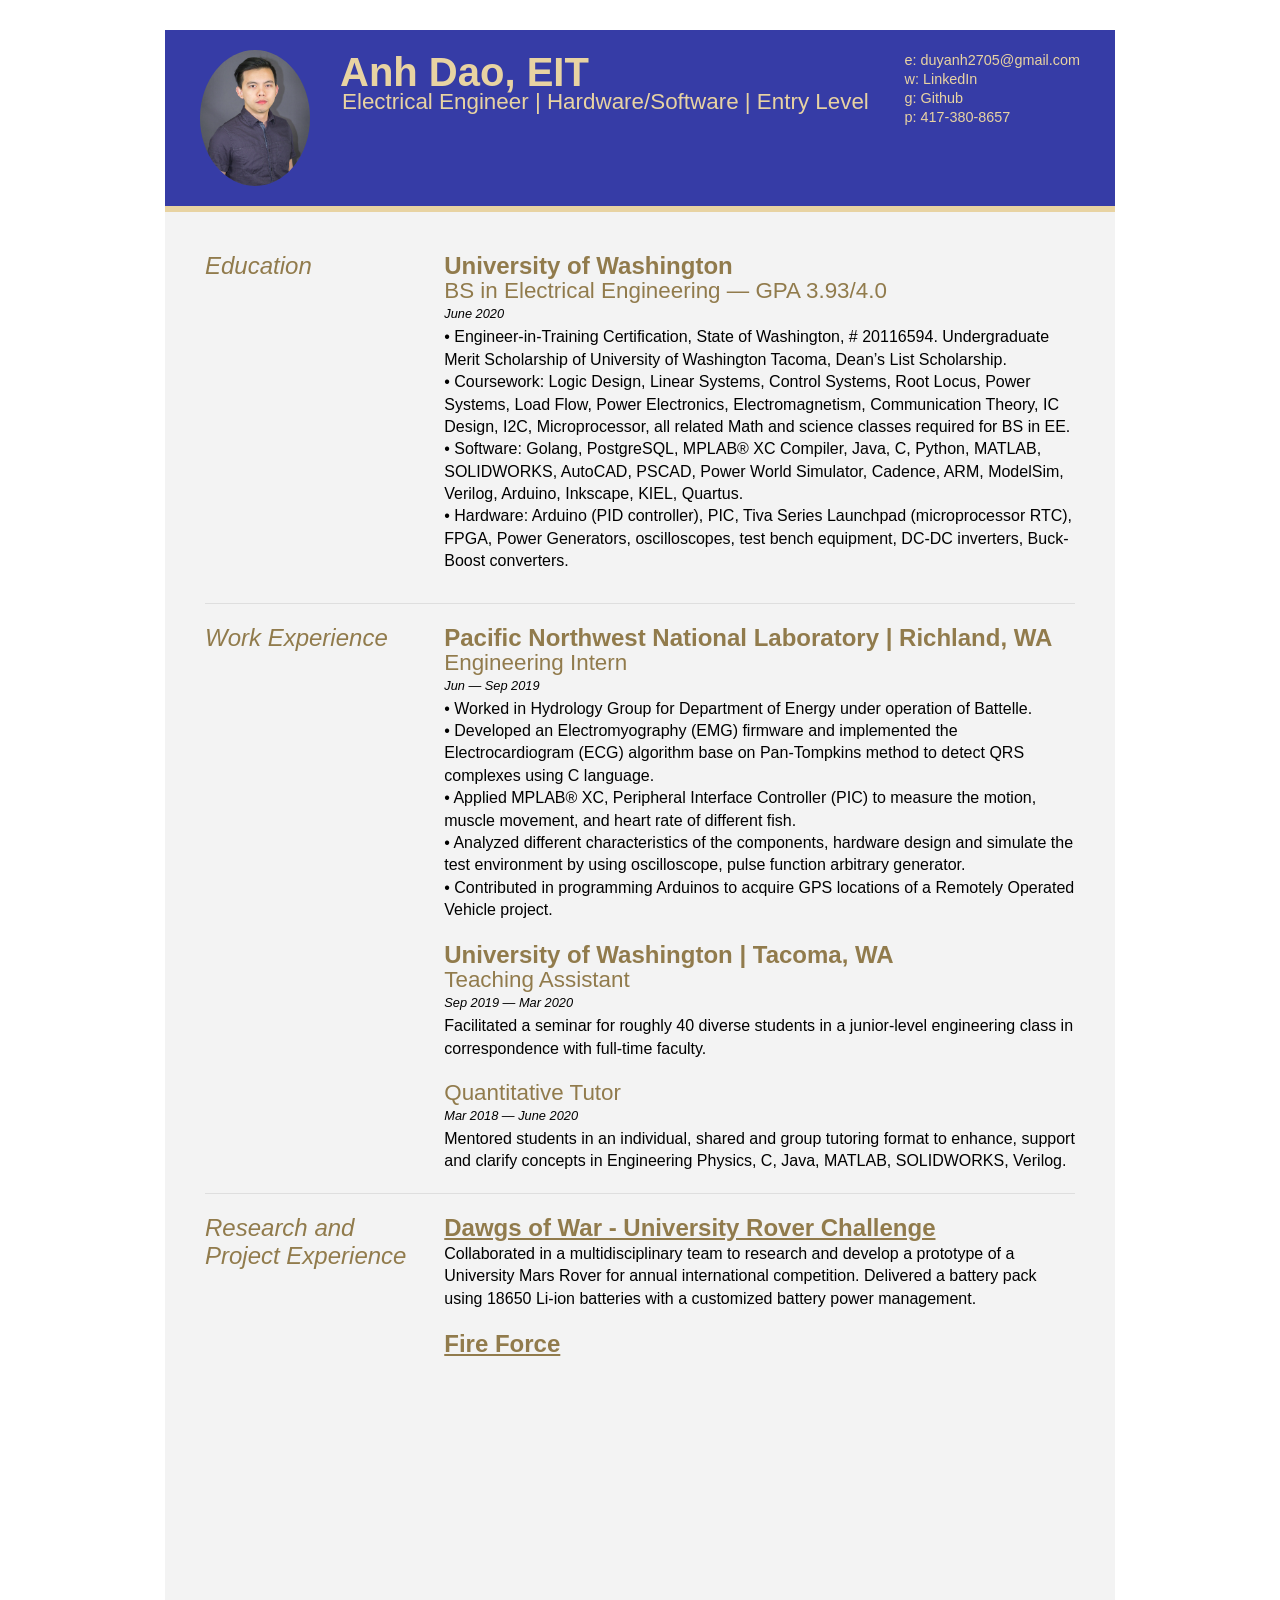
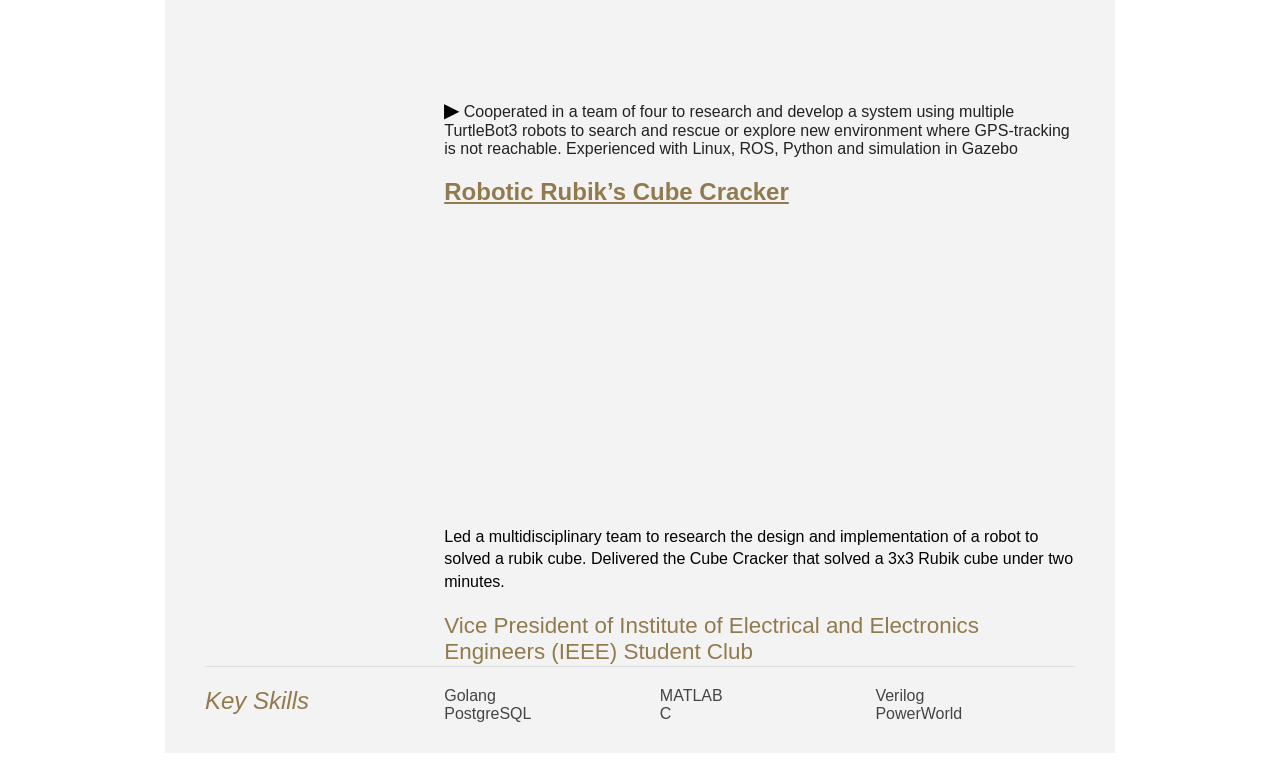
==== commit 36456967: "Update index.html" ====
--- a/index.html
+++ b/index.html
@@ -68,7 +68,7 @@
 		</div>
 		
 		<div id="name">
-			<h1>Anh Dao</h1>
+			<h1>Anh Dao, EIT</h1>
 			<h2>Electrical Engineer | Hardware/Software | Entry Level</h2>
 		</div>
 		
@@ -102,7 +102,7 @@
 							</h3>
 						</div>
 							<p class="subDetails">June 2020</p>
-							<p> • Undergraduate Merit Scholarship of University of Washington Tacoma, Dean’s List Scholarship.
+							<p> • Engineer-in-Training Certification, State of Washington, # 20116594. Undergraduate Merit Scholarship of University of Washington Tacoma, Dean’s List Scholarship.
 							<br> <b>• Coursework:</b> Logic Design, Linear Systems, Control Systems, Root Locus, Power Systems, Load Flow, Power Electronics, Electromagnetism, Communication Theory, IC Design, I2C, Microprocessor, all related Math and science classes required for BS in EE.
 							</br> <b>• Software:</b> Golang, PostgreSQL, MPLAB® XC Compiler, Java, C, Python, MATLAB, SOLIDWORKS, AutoCAD, PSCAD, Power World Simulator, Cadence, ARM, ModelSim, Verilog, Arduino, Inkscape, KIEL, Quartus.	
 							<br> • <b>Hardware: </b>Arduino (PID controller), PIC, Tiva Series Launchpad (microprocessor RTC), FPGA, Power Generators, oscilloscopes, test bench equipment, DC-DC inverters, Buck-Boost converters.
--- a/style.css
+++ b/style.css
@@ -104,12 +104,12 @@
 
 
 
-
 #contactDetails1{
 	text-decoration:none !important;
 	text-decoration:none !important;
 	list-style-type: none !important;
 	margin-bottom: 3px;
+	/* font-weight: bold; */
 	color: rgb(145,123,76);
 }
 
@@ -167,7 +167,7 @@
 
 .sectionContent h3 {
 	font-family: 'Rokkitt', Helvetica, Arial, sans-serif;
-	font-size: 1.5em;
+	font-size: 1.4em;
 	margin-bottom: -2px;
 }
 
